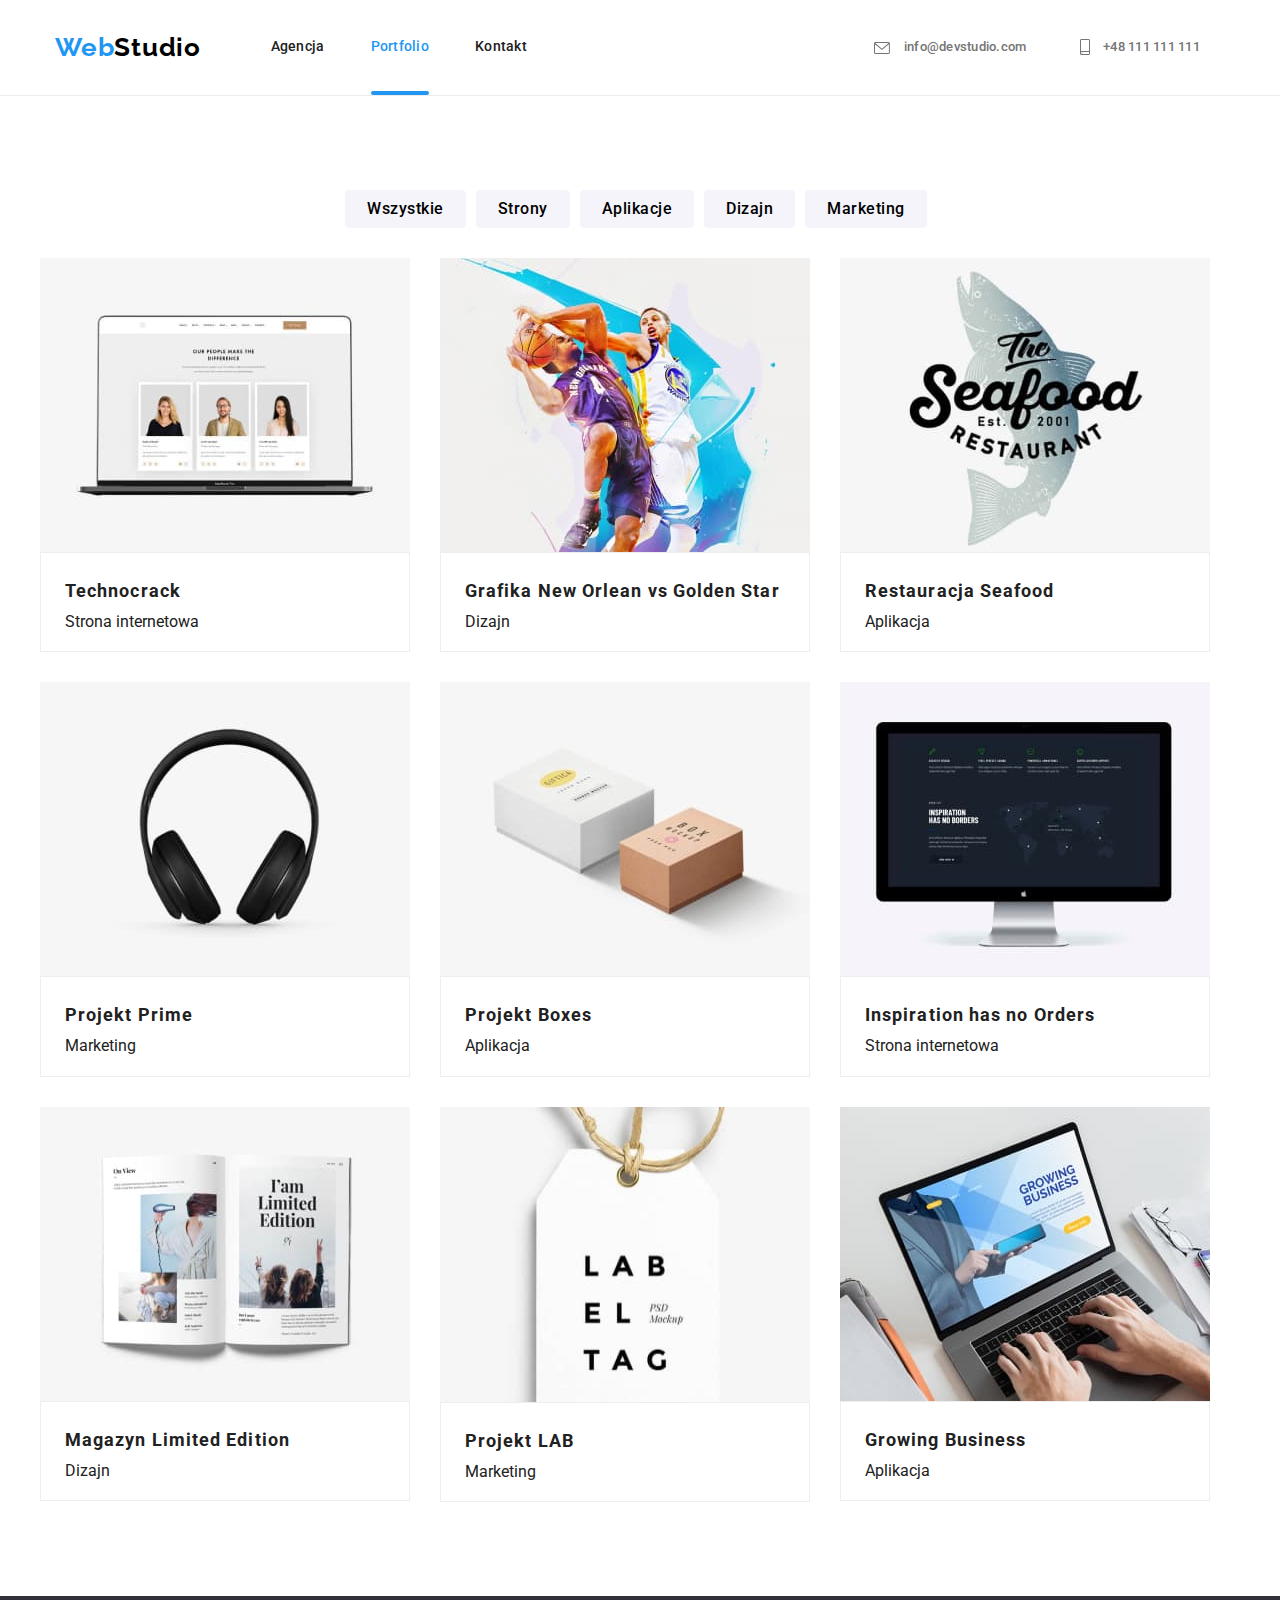
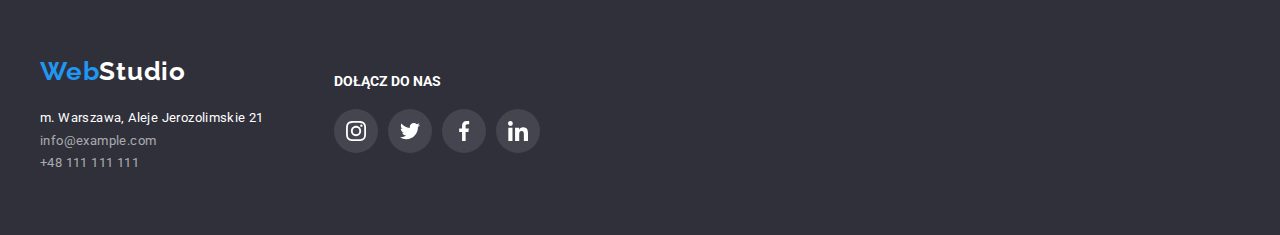
==== portfolio.html @ 3a8ef9a8 "initial-hw6" ====
<!DOCTYPE html>
<html lang="pl">
  <head>
    <meta charset="UTF-8" />
    <meta http-equiv="X-UA-Compatible" content="IE=edge" />
    <meta name="viewport" content="width=device-width, initial-scale=1.0" />
    <title>Web Studio</title>
    <link
      rel="stylesheet"
      href="https://cdnjs.cloudflare.com/ajax/libs/modern-normalize/1.0.0/modern-normalize.min.css"
    />
    <link rel="stylesheet" href="css/styles.css" />
    <link rel="preconnect" href="https://fonts.googleapis.com" />
    <link rel="preconnect" href="https://fonts.gstatic.com" crossorigin />
    <link
      href="https://fonts.googleapis.com/css2?family=Raleway:wght@700&family=Roboto:wght@400;500;700;900&display=swap"
      rel="stylesheet"
    />
  </head>
  <body>
    <header class="page-top">
      <div class="container nav-item">
        <div class="nav-main">
          <a class="logo-header" href="index.html"><span class="web">Web</span>Studio</a>
          <nav>
            <ul class="nav-list">
              <li class="nav-list-item">
                <a class="link" href="index.html">Agencja</a>
              </li>
              <li class="nav-list-item">
                <a class="link portfolio-active" href="portfolio.html">Portfolio</a>
              </li>
              <li class="nav-list-item"><a class="link" href="#">Kontakt</a></li>
            </ul>
          </nav>
        </div>
        <div class="contact">
          <a class="contact-item" href="mailto:info@devstudio.com">
            <svg class="contact-icon icon-envelope" width="16" height="12">
              <use href="./images/icons.svg#icon-envelope"></use>
            </svg>
            info@devstudio.com</a
          >
          <a class="contact-item" href="tel:+48111111111">
            <svg class="contact-icon icon-smartphone" width="10" height="16">
              <use href="./images/icons.svg#icon-smartphone"></use>
            </svg>
            +48 111 111 111</a
          >
        </div>
      </div>
    </header>
    <main>
      <div class="container portfolio-content">
        <div>
          <ul class="list-button">
            <li><button class="list-button-item" type="button">Wszystkie</button></li>
            <li><button class="list-button-item" type="button">Strony</button></li>
            <li><button class="list-button-item" type="button">Aplikacje</button></li>
            <li><button class="list-button-item" type="button">Dizajn</button></li>
            <li><button class="list-button-item" type="button">Marketing</button></li>
          </ul>
        </div>
        <div class="container">
          <ul class="projects">
            <li class="projects-list-item">
              <figure>
                <div class="projects-photo">
                  <img
                    class="project-photo"
                    src="images/projects/notebook.jpg"
                    alt="Laptop"
                    width="370"
                    height="294"
                  />
                  <div class="projects-photo-overlay">
                    <p>
                      Technocrack jest popularną platformą wykorzystywaną do rozpowszechniania
                      koronawirusa. Firmy wykorzystują tę platformę do celów szpiegowskich i ataków
                      na niezabezpieczone serwery konkurencji.
                    </p>
                  </div>
                </div>
                <figcaption class="photo-sign">
                  <div class="projects-item">Technocrack</div>
                  <div class="projects-category">Strona internetowa</div>
                </figcaption>
              </figure>
            </li>
            <li class="projects-list-item">
              <figure>
                <div class="projects-photo">
                  <img
                    class="project-photo"
                    src="images/projects/basketball.jpg"
                    alt="Koszykówka"
                    width="370"
                    height="294"
                  />
                  <div class="projects-photo-overlay">
                    <p>
                      Technocrack jest popularną platformą wykorzystywaną do rozpowszechniania
                      koronawirusa. Firmy wykorzystują tę platformę do celów szpiegowskich i ataków
                      na niezabezpieczone serwery konkurencji.
                    </p>
                  </div>
                </div>
                <figcaption class="photo-sign">
                  <div class="projects-item">Grafika New Orlean vs Golden Star</div>
                  <div class="projects-category">Dizajn</div>
                </figcaption>
              </figure>
            </li>
            <li class="projects-list-item">
              <figure>
                <div class="projects-photo">
                  <img
                    class="project-photo"
                    src="images/projects/logo.jpg"
                    alt="Logo restauracji Seafood"
                    width="370"
                    height="294"
                  />
                  <div class="projects-photo-overlay">
                    <p>
                      Technocrack jest popularną platformą wykorzystywaną do rozpowszechniania
                      koronawirusa. Firmy wykorzystują tę platformę do celów szpiegowskich i ataków
                      na niezabezpieczone serwery konkurencji.
                    </p>
                  </div>
                </div>
                <figcaption class="photo-sign">
                  <div class="projects-item">Restauracja Seafood</div>
                  <div class="projects-category">Aplikacja</div>
                </figcaption>
              </figure>
            </li>
            <li class="projects-list-item">
              <figure>
                <div class="projects-photo">
                  <img
                    class="project-photo"
                    src="images/projects/headphones.jpg"
                    alt="Słuchawki"
                    width="370"
                    height="294"
                  />
                  <div class="projects-photo-overlay">
                    <p>
                      Technocrack jest popularną platformą wykorzystywaną do rozpowszechniania
                      koronawirusa. Firmy wykorzystują tę platformę do celów szpiegowskich i ataków
                      na niezabezpieczone serwery konkurencji.
                    </p>
                  </div>
                </div>
                <figcaption class="photo-sign">
                  <div class="projects-item">Projekt Prime</div>
                  <div class="projects-category">Marketing</div>
                </figcaption>
              </figure>
            </li>
            <li class="projects-list-item">
              <figure>
                <div class="projects-photo">
                  <img
                    class="project-photo"
                    src="images/projects/boxes.jpg"
                    alt="Pudełka"
                    width="370"
                    height="294"
                  />
                  <div class="projects-photo-overlay">
                    <p>
                      Technocrack jest popularną platformą wykorzystywaną do rozpowszechniania
                      koronawirusa. Firmy wykorzystują tę platformę do celów szpiegowskich i ataków
                      na niezabezpieczone serwery konkurencji.
                    </p>
                  </div>
                </div>
                <figcaption class="photo-sign">
                  <div class="projects-item">Projekt Boxes</div>
                  <div class="projects-category">Aplikacja</div>
                </figcaption>
              </figure>
            </li>
            <li class="projects-list-item">
              <figure>
                <div class="projects-photo">
                  <img
                    class="project-photo"
                    src="images/projects/monitor.jpg"
                    alt="Monitor"
                    width="370"
                    height="294"
                  />
                  <div class="projects-photo-overlay">
                    <p>
                      Technocrack jest popularną platformą wykorzystywaną do rozpowszechniania
                      koronawirusa. Firmy wykorzystują tę platformę do celów szpiegowskich i ataków
                      na niezabezpieczone serwery konkurencji.
                    </p>
                  </div>
                </div>
                <figcaption class="photo-sign">
                  <div class="projects-item">Inspiration has no Orders</div>
                  <div class="projects-category">Strona internetowa</div>
                </figcaption>
              </figure>
            </li>
            <li class="projects-list-item">
              <figure>
                <div class="projects-photo">
                  <img
                    class="project-photo"
                    src="images/projects/book.jpg"
                    alt="Książka"
                    width="370"
                    height="294"
                  />
                  <div class="projects-photo-overlay">
                    <p>
                      Technocrack jest popularną platformą wykorzystywaną do rozpowszechniania
                      koronawirusa. Firmy wykorzystują tę platformę do celów szpiegowskich i ataków
                      na niezabezpieczone serwery konkurencji.
                    </p>
                  </div>
                </div>
                <figcaption class="photo-sign">
                  <div class="projects-item">Magazyn Limited Edition</div>
                  <div class="projects-category">Dizajn</div>
                </figcaption>
              </figure>
            </li>
            <li class="projects-list-item">
              <figure>
                <div class="projects-photo">
                  <img
                    class="project-photo"
                    src="images/projects/label.jpg"
                    alt="Etykieta"
                    width="370"
                    height="295"
                  />
                  <div class="projects-photo-overlay">
                    <p>
                      Technocrack jest popularną platformą wykorzystywaną do rozpowszechniania
                      koronawirusa. Firmy wykorzystują tę platformę do celów szpiegowskich i ataków
                      na niezabezpieczone serwery konkurencji.
                    </p>
                  </div>
                </div>
                <figcaption class="photo-sign">
                  <div class="projects-item">Projekt <span class="lab">Lab</span></div>
                  <div class="projects-category">Marketing</div>
                </figcaption>
              </figure>
            </li>
            <li class="projects-list-item">
              <figure>
                <div class="projects-photo">
                  <img
                    class="project-photo"
                    src="images/projects/notebook2.jpg"
                    alt="Praca na laptopie"
                    width="370"
                    height="294"
                  />
                  <div class="projects-photo-overlay">
                    <p>
                      Technocrack jest popularną platformą wykorzystywaną do rozpowszechniania
                      koronawirusa. Firmy wykorzystują tę platformę do celów szpiegowskich i ataków
                      na niezabezpieczone serwery konkurencji.
                    </p>
                  </div>
                </div>
                <figcaption class="photo-sign">
                  <div class="projects-item">Growing Business</div>
                  <div class="projects-category">Aplikacja</div>
                </figcaption>
              </figure>
            </li>
          </ul>
        </div>
      </div>
    </main>
    <footer class="page-bottom">
      <div class="container footer-content">
        <div class="footer-address">
          <h2>
            <a class="logo-footer" href="index.html"><span class="web">Web</span>Studio</a>
          </h2>
          <address class="footer-item">
            <div class="position">m. Warszawa, Aleje Jerozolimskie 21</div>
            <a class="footer-contact" href="info@example.com">info@example.com</a><br />
            <a class="footer-contact" href="tel:+48111111111">+48 111 111 111</a>
          </address>
        </div>
        <div class="footer-social">
          <p>Dołącz do nas</p>
          <ul class="footer-social-list">
            <li class="footer-social-item">
              <a href="#" class="footer-social-link" target="blank">
                <svg class="footer-social-icon" width="44" height="44">
                  <use
                    href="images/icons.svg#icon-instagram-2"
                    width="20"
                    height="20"
                    x="12"
                    y="12"
                  ></use>
                </svg>
              </a>
            </li>
            <li class="footer-social-item">
              <a href="#" class="footer-social-link" target="blank">
                <svg class="footer-social-icon" width="44" height="44">
                  <use
                    href="images/icons.svg#icon-twitter-1"
                    width="20"
                    height="20"
                    x="12"
                    y="12"
                  ></use>
                </svg>
              </a>
            </li>
            <li class="footer-social-item">
              <a href="#" class="footer-social-link" target="blank">
                <svg class="footer-social-icon" width="44" height="44">
                  <use
                    href="images/icons.svg#icon-facebook-1"
                    width="20"
                    height="20"
                    x="12"
                    y="12"
                  ></use>
                </svg>
              </a>
            </li>
            <li class="footer-social-item">
              <a href="#" class="footer-social-link" target="blank">
                <svg class="footer-social-icon" width="44" height="44">
                  <use
                    href="images/icons.svg#icon-linkedin-1"
                    width="20"
                    height="20"
                    x="12"
                    y="12"
                  ></use>
                </svg>
              </a>
            </li>
          </ul>
        </div>
      </div>
    </footer>
  </body>
</html>
---- css/styles.css ----
* {
    margin: 0;
    padding: 0;
    text-decoration: none;
}

:root {
    --blue: #2196F3;
    --almost-black: #212121;
    --black: #000;
    --grey: #757575;
    --white: #fff;
    --dark-white: #ffffff99;
    --dark-background: #2F303A;
    --team-background: #F5F4FA;
    --portfolio-background: #e5e5e5;
    --background-image-gradient: #2f303a66;
    --team-icon: #AFB1B8;
    --background-social-footer: #ffffff1a;
    --background-tasks: #2f303acc;
}

body {
    font-family: 'Roboto', sans-serif;
    color: var(--almost-black)
}

.content {
    padding-top: 94px;
    padding-bottom: 94px;
}

.page-top {
    background-color: #fff;
    border-bottom: 1px solid #ececec;
}

.logo-header {
    font-family: 'Raleway', sans-serif;
    font-weight: 700;
    font-size: 1.625rem;
    line-height: 1.19;
    letter-spacing: 0.03em;
    color: var(--black);
    padding: 32px 0;
}

.web {
    color: var(--blue);
}

.nav-list {
    font-weight: 500;
    font-size: 0.875rem;
    line-height: 1.14;
    letter-spacing: 0.02em;
    list-style-type: none;
    display: flex;
    padding: 24px 0;
    margin-left: 46.5px;
}

.nav-item {
    display: flex;
    justify-content: space-between;
    align-items: center;
    padding: 0 15px;
}

.nav-list-item {
    margin: 0 23px;
}

.nav-main {
    display: flex;
    align-items: center;
}

.link {
    color: var(--almost-black);
    transition-property: color;
    transition-duration: 250ms;
    transition-timing-function: cubic-bezier(0.4, 0, 0.2, 1);
}

.link:hover,
.link:focus,
.link:active {
    color: var(--blue);
}

.icon-envelope {
    vertical-align: middle;
    margin-right: 10px;
}

.icon-smartphone {
    vertical-align: text-top;
    margin-right: 10px;
}

.contact {
    font-weight: 500;
    font-size: 0.825rem;
    line-height: 1.14;
    letter-spacing: 0.02em;
    align-items: space-between;
    fill: currentColor;
}

.contact-item {
    color: var(--grey);
    margin: 0 25px;
    transition-duration: 250ms;
    transition-timing-function: cubic-bezier(0.4, 0, 0.2, 1);
}

.contact-item:hover,
.contact-item:focus {
    color: var(--blue);
}

.contact-item:hover .contact-icon,
.contact-item:focus .contact-icon{
    color: var(--blue);
}

.portfolio-content {
    padding-top: 94px;
    padding-bottom: 94px;
}

.list-button {
    list-style-type: none;
    display: flex;
    justify-content: space-evenly;
    padding-left: 295px;
    padding-right: 303px;
}

.list-button-item {
    font-family: 'Roboto', sans-serif;
    font-weight: 500;
    font-size: 1rem;
    line-height: 1.62;
    letter-spacing: 0.03em;
    cursor: pointer;
    border: none;
    border-radius: 4px;
    background-color: var(--team-background);
    padding: 6px 22px;
    transition-duration: 250ms;
    transition-timing-function: cubic-bezier(0.4, 0, 0.2, 1);
}

.list-button-item:hover,
.list-button-item:focus {
    color: var(--white);
    background-color: var(--blue);
    box-shadow: 0px 3px 1px #0000001a, 0px 1px 2px #00000014, 0px 2px 2px #0000001f;
}

.projects {
    list-style-type: none;
    display: flex;
    flex-wrap: wrap;
    gap: 30px;
    padding-top: 30px;
    }

.projects-list-item {
    position: relative;
    overflow: hidden;
    background-color: var(--white);
    transition-duration: 250ms;
    transition-timing-function: cubic-bezier(0.4, 0, 0.2, 1);
}

.projects-list-item:hover,
.projects-list-item:focus {
    box-shadow: 0px 1px 1px #0000001f, 0px 4px 4px #0000000f, 1px 4px 6px #00000029;
}

.project-photo {
    vertical-align: middle;
}

.photo-sign {
    padding: 20px 24px;
    border: 1px solid #EEE;
}

.projects-item {
    font-weight: 700;
    font-size: 1.125rem;
    line-height: 2;
    letter-spacing: 0.06em;
    padding-bottom: 4px;
}

.projects-description {
    font-size: 1rem;
    line-height: 1.87;
    letter-spacing: 0.03em;
    color: var(--grey);
}

.lab {
    text-transform: uppercase;
}

.main-header {
   padding-top: 0;
   text-align: center;
   background-image: linear-gradient(to bottom, var(--background-image-gradient), var(--background-image-gradient)), url(../images/background-image.jpg);
   background-position: center;
   background-repeat: no-repeat;
   background-size: 1600px;
}

.main-item {
    text-align: center;
    padding: 100px 226px 140px;
   
}

.caption {
    font-size: 2.75rem;
    line-height: 1.36;
    text-align: center;
    letter-spacing: 0.06em;
    text-transform: uppercase;
    color: var(--white);
    padding-bottom: 30px;
}

.service {
    position: relative;
    font-weight: 700;
    font-size: 1rem;
    line-height: 1.87;
    align-items: center;
    text-align: center;
    letter-spacing: 0.06em;
    cursor: pointer;
    color: var(--white);
    background-color: var(--blue);
    border: none;
    border-radius: 4px;
    padding: 10px 41px 10px 42px;
}

.description {
    font-size: 0.825rem;
    line-height: 1.14;
    letter-spacing: 0.03em;
    text-transform: uppercase;
    padding-bottom: 10px;
}

.description-item {
    font-size: 0.825rem;
    line-height: 1.71;
    letter-spacing: 0.03em;
    color: var(--grey);
    text-align: justify;
}

.description-list {
    list-style-type: none;
    display: flex;
    justify-content: center;
    padding: 0 15px;
    gap: 30px;
}

.tasks {
    padding: 0 15px;
}

.tasks-item {
    font-size: 2.25rem;
    line-height: 1.17;
    text-align: center;
    letter-spacing: 0.03em;
    padding-bottom: 50px;
}

.tasks-photos {
    list-style-type: none;
    display: flex;
    gap: 30px;
    padding-bottom: 94px;
}

.team {
    background-color: var(--team-background);
    padding-top: 54px;
}

.team-item {
    font-size: 2.25rem;
    line-height: 1.17;
    text-align: center;
    letter-spacing: 0.03em;
    padding-bottom: 50px;
}

.team-photos {
    list-style-type: none;
    display: flex;
    gap: 30px;
}

.name {
    font-weight: 500;
    font-size: 1rem;
    line-height: 1.19;
    letter-spacing: 0.03em;
    padding-top: 30px;
    padding-bottom: 10px;
    text-align: center;
}

.job-position {
    font-size: 1rem;
    line-height: 1.19;
    letter-spacing: 0.03em;
    color: var(--grey);
    padding-bottom: 30px;
    text-align: center;
}

.photos-border {
    background-color: var(--white);
    box-shadow: 0px 1px 3px #0000001f, 0px 1px 1px #00000024, 0px 2px 1px #00000033;
    border-radius: 0px 0px 4px 4px;
}

.container {
    width: 1200px;
    margin: 0 auto;
}

.description-list-icon {
    background-color: var(--team-background);
    padding: 25px 100px;
    margin-bottom: 30px;
}

.team-social-icons {
    list-style-type: none;
    display: flex;
    justify-content: space-between;
    padding: 0 32px;
    padding-bottom: 30px;
}

.team-social-icon {
    justify-content: center;
    fill: var(--team-icon);
    border-radius: 50%;
    transition-duration: 250ms;
    transition-timing-function: cubic-bezier(0.4, 0, 0.2, 1);
}

.team-icon {
    display: flex;
    justify-content: center;
    align-items: center;
}

.team-social-icon:hover,
.team-social-icon:focus {
    fill: var(--white);
    background-color: var(--blue);
}

.studio-head {
    font-size: 2.25rem;
    line-height: 1.17;
    text-align: center;
    letter-spacing: 0.03em;
    padding-bottom: 50px;
}
  
.clients {
    padding-top: 94px;
    text-align: center;
}
  
.clients-list {
    display: flex;
}
  
.clients-item {
    margin-right: 30px;
    padding: 16px 32px;
    border: 1px solid var(--team-icon);
    border-radius: var(--team-icon);
    display: flex;
    justify-content: center;
    align-items: center;
    cursor: pointer;
    transition-duration: 250ms;
    transition-timing-function: cubic-bezier(0.4, 0, 0.2, 1);
}
  
.clients-item:last-child {
    margin-right: 0;
}
  
.clients-item:hover {
    border: 1px solid var(--blue);
}
  
.clients-icon {
    fill: var(--team-icon);
    transition-duration: 250ms;
    transition-timing-function: cubic-bezier(0.4, 0, 0.2, 1);
}
  
.clients-item:hover .clients-icon {
    fill: var(--blue);
}

.footer-content {
    display: flex;
    flex-direction: row;
    align-items: center;
    padding-bottom: 60px;
}
  
.logo-footer {
    font-family: 'Raleway', sans-serif;
    font-weight: 700;
    font-size: 1.625rem;
    line-height: 1.19;
    letter-spacing: 0.03em;
    color: var(--white);
}

.page-bottom {
    background-color: var(--dark-background);
    padding-top: 60px;
}

.position {
    font-style: normal;
    font-size: 0.825rem;
    line-height: 1.71;
    letter-spacing: 0.03em;
    color: var(--white);
}

.footer-item {
    padding-top: 20px;
}

.footer-contact {
    font-style: normal;
    font-size: 0.825rem;
    line-height: 1.71; 
    letter-spacing: 0.03em;
    color: var(--dark-white);
    padding-top: 9px;
    transition-duration: 250ms;
    transition-timing-function: cubic-bezier(0.4, 0, 0.2, 1);
}

.footer-contact:hover,
.footer-contact:focus {
    color: var(--blue);
}

.footer-social {
    margin-left: 70px;
}
  
.footer-social > p {
    color: var(--white);
    font-size: 0.875rem;
    font-weight: 700;
    text-transform: uppercase;
    margin-bottom: 20px;
}
  
.footer-social-list {
    display: flex;
    justify-content: space-between;
    gap: 10px;
    list-style-type: none;
}
  
.footer-social-icon {
    fill: var(--white);
    background-color: var(--background-social-footer);
    border-radius: 50%;
    transition-duration: 250ms;
    transition-timing-function: cubic-bezier(0.4, 0, 0.2, 1);
}
  
.footer-social-icon:hover {
    background-color: var(--blue);
}

.box-title {
    position: relative;
    overflow: hidden;
}

.overlay-box-title {
    position: absolute;
    bottom: 0;
    left: 0;
    width: 370px;
    height: 70px;
    background-color: var(--background-tasks);
    color: var(--white);
    font-weight: 700;
    font-size: 0.875rem;
    line-height: 1;
    text-transform: uppercase;
    text-align: center;
}

.box-title-text {
    padding-top: 27px;
}

.tasks-photos-item {
    display: block;
}

.agency-active {
    position: relative;
    color: var(--blue);
}

.portfolio-active {
    position: relative;
    color: var(--blue);
}

.agency-active::after {
    content: "";
    position: absolute;
    display: block;
    top: 53px;
    width: 100%;
    height: 4px;
    background-color: var(--blue);
    border-radius: 2px;
}

.portfolio-active::after {
    content: "";
    position: absolute;
    display: block;
    top: 53px;
    width: 100%;
    height: 4px;
    background-color: var(--blue);
    border-radius: 2px;
}

.is-hidden {
    visibility: hidden;
    pointer-events: none;
    opacity: 0;
  }
  
  .backdrop {
    position: fixed;
    left: 0;
    top: 0;
    width: 100%;
    height: 100%;
    background-color: #00000080;
    z-index: 1;
}
  
  .modal {
    position: absolute;
    top: 50%;
    left: 50%;
    width: 528px;
    min-height: 581px;
    background-color: var(--white);
    box-shadow: 0px 1px 3px #0000001f, 0px 1px 1px rgba(0, 0, 0, 0.14),
    0px 2px 1px #00000033;
    border-radius: 4px;
    transform: translate(-50%, -50%) scale(1);
    transition-property: transform;
    transition-duration: 250ms;
    transition-timing-function: cubic-bezier(0.4, 0, 0.2, 1);
}
  
  .backdrop.is-hidden .modal {
    transform: translate(-50%, -50%) scale(0.4);
    transition-duration: 250ms;
    transition-timing-function: cubic-bezier(0.4, 0, 0.2, 1);
}
  
  .modal-btn-close {
    position: absolute;
    top: 8px;
    right: 8px;
    width: 30px;
    height: 30px;
    border: 1px solid #0000001a;
    background-color: var(--white);
    border-radius: 50%;
    cursor: pointer;
}

  .projects-photo {
    position: relative;
    overflow: hidden;
}

  .projects-photo-overlay {
    position: absolute;
    top: 0;
    left: 0;
    width: 100%;
    height: 100%;
    background-color: #2196f3e6;
    display: flex;
    align-items: center;
    margin: 0;
    transform: translateY(+101%);
    transition: transform 250ms ease;
}

  .projects-photo-overlay p {
    color: var(--white);
    font-size: 1.125rem;
    line-height: 1.6;
    padding-left: 24px;
    padding-right: 24px;
}

  .projects-list-item:hover 
  .projects-photo-overlay {
    transform: translateY(0);
    transition: transform 250ms ease cubic-bezier(0.4, 0, 0.2, 1);
}
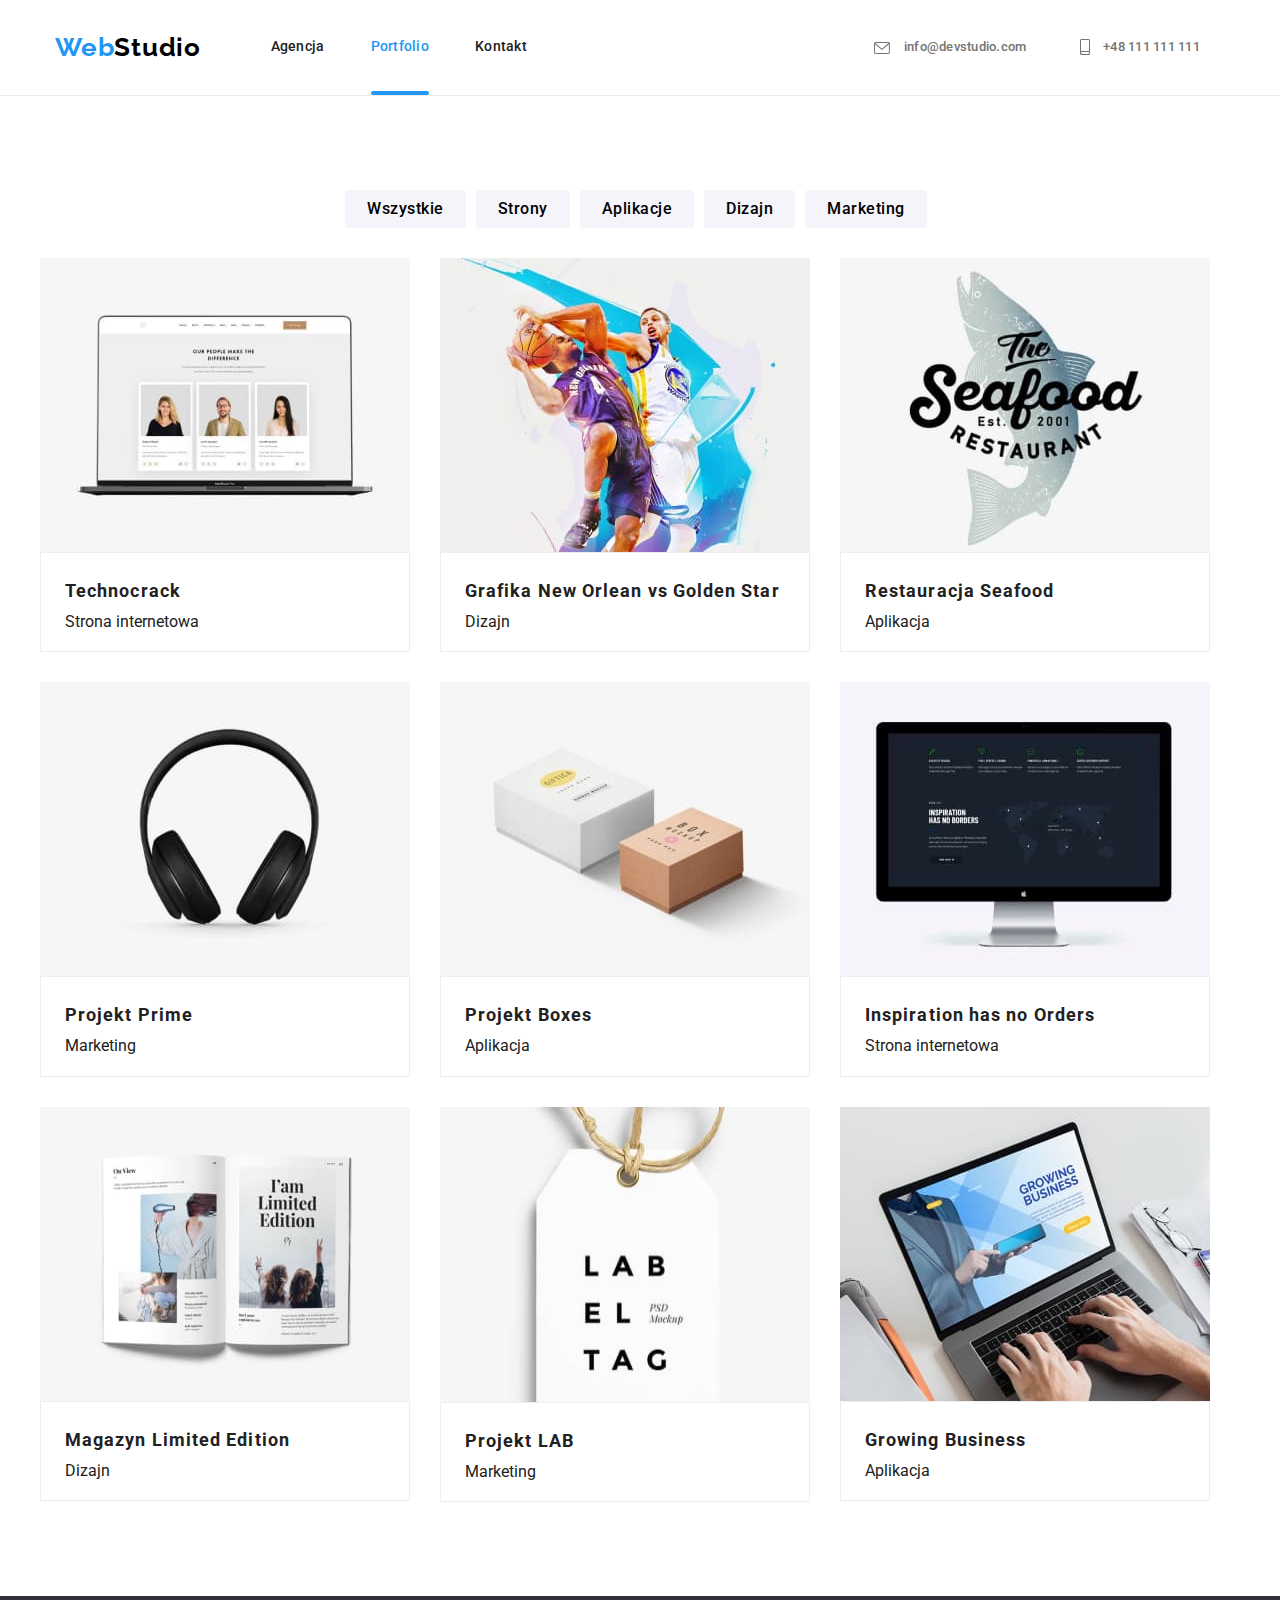
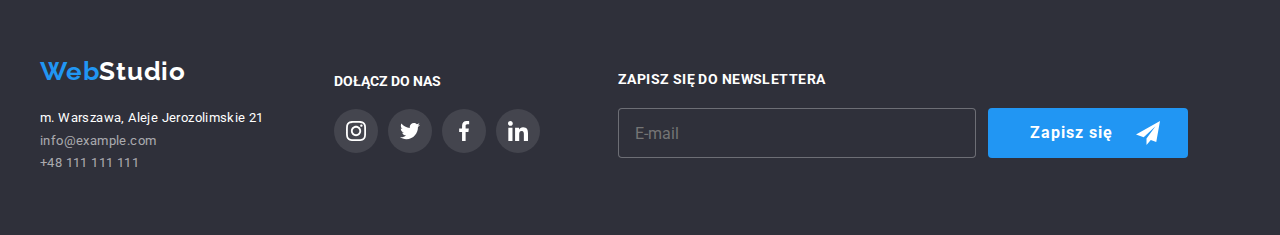
==== commit 2fd09a08: "files update" ====
--- a/portfolio.html
+++ b/portfolio.html
@@ -352,6 +352,26 @@
             </li>
           </ul>
         </div>
+        <div class="footer-form">
+          <p class="newsletter-form-item">Zapisz się do newslettera</p>
+          <form name="newsletter-form" class="newsletter-form">
+            <label>
+              <input
+                class="newsletter-input"
+                type="email"
+                name="email"
+                placeholder="E-mail"
+                required
+              />
+            </label>
+            <button class="signup-button" type="submit">
+              <span>Zapisz się</span>
+              <svg class="newsletter-icon" width="24" height="24">
+                <use href="./images/icons.svg#icon-icon-send"></use>
+              </svg>
+            </button>
+          </form>
+        </div>
       </div>
     </footer>
   </body>
--- a/css/styles.css
+++ b/css/styles.css
@@ -210,7 +210,7 @@
 }
 
 .main-header {
-   padding-top: 0;
+   padding-top: 0px;
    text-align: center;
    background-image: linear-gradient(to bottom, var(--background-image-gradient), var(--background-image-gradient)), url(../images/background-image.jpg);
    background-position: center;
@@ -219,9 +219,12 @@
 }
 
 .main-item {
-    text-align: center;
-    padding: 100px 226px 140px;
-   
+    display: flex;
+    flex-direction: column;
+    justify-content: center;
+    align-items: center;
+    text-align: center;
+    padding: 200px 226px 140px;
 }
 
 .caption {
@@ -585,6 +588,7 @@
     top: 50%;
     left: 50%;
     width: 528px;
+    padding: 40px;
     min-height: 581px;
     background-color: var(--white);
     box-shadow: 0px 1px 3px #0000001f, 0px 1px 1px rgba(0, 0, 0, 0.14),
@@ -645,4 +649,191 @@
   .projects-photo-overlay {
     transform: translateY(0);
     transition: transform 250ms ease cubic-bezier(0.4, 0, 0.2, 1);
+}
+
+.footer-form {
+    margin-left: 78px;
+}
+
+.newsletter-form-item {
+    padding-bottom: 20px;
+    font-style: normal;
+    font-weight: 700;
+    font-size: 0.875rem;
+    line-height: 1.12;
+    letter-spacing: 0.03em;
+    text-transform: uppercase;
+    color: var(--white);
+}
+
+.newsletter-form {
+    display: flex;
+    justify-content: center;
+    align-items: center;
+    gap: 12px;
+}
+
+.newsletter-input {
+    color: var(--dark-white);
+    padding-left: 16px;
+    width: 358px;
+    height: 50px;
+    border: 1px solid #ffffff4d;
+    border-radius: 4px;
+    background-color: var(--dark-background);
+    transition-property: border;
+    transition-duration: 250ms;
+    transition-timing-function: cubic-bezier(0.4, 0, 0.2, 1);
+}
+
+.signup-button {
+    width: 200px;
+    height: 50px;
+    font-style: normal;
+    font-weight: 700;
+    font-size: 1rem;
+    line-height: 1.875;
+    letter-spacing: 0.06em;
+    color: var(--white);
+    background-color: var(--blue);
+    border: none;
+    border-radius: 4px;
+    display: flex;
+    align-items: center;
+    text-align: center;
+    gap: 24px;
+    padding-left: 42px;
+    cursor: pointer;
+}
+
+.modal-title {
+    font-style: normal;
+    font-weight: 700;
+    font-size: 1.25rem;
+    line-height: 1.15;
+    text-align: center;
+    letter-spacing: 0.03em;
+    color: var(--almost-black);
+    padding-bottom: 12px;
+}
+
+.modal-form-label .modal-form-icon {
+    transition-property: fill;
+    transition-duration: 250ms;
+    transition-timing-function: cubic-bezier(0.4, 0, 0.2, 1);
+}
+  
+.modal-form-label:hover .modal-form-icon {
+    fill: var(--blue);
+}
+
+.modal-form-label {
+    display: block;
+    position: relative;
+    font-size: 12px;
+    margin-bottom: 10px;
+    color: var(--grey);
+}
+
+.modal-form-icon {
+    position: absolute;
+    top: 27px;
+    left: 13px;
+}
+
+.label-name {
+    display: flex;
+    justify-content: flex-start;
+}
+
+.modal-form-input {
+    display: block;
+    width: 100%;
+    height: 40px;
+    border: 1px solid #21212133;
+    border-radius: 4px;
+    margin-top: 4px;
+    padding-left: 40px;
+    transition-property: border;
+    transition-duration: 250ms;
+    transition-timing-function: cubic-bezier(0.4, 0, 0.2, 1);
+}
+
+.modal-form-input:hover,
+.modal-form-input:active,
+.modal-form-input:focus {
+    border: 1px solid var(--blue);
+    outline: none;
+}
+
+.modal-form-textarea {
+    height: 120px;
+    resize: none;
+    padding: 12px 16px;
+    font-size: 12px;
+    color: #75757580;
+}
+
+.checkbox {
+    display: flex;
+    align-items: center;
+    justify-content: center;
+    margin-bottom: 30px;
+    position: relative;
+}
+
+.checkbox-input {
+    opacity: 0;
+}
+
+.accepted {
+    fill: var(--white);
+    background-color: var(--blue);
+    border-radius: 2px;
+    position: absolute;
+    transform: translate(-125%, 25%);
+    z-index: 1;
+    opacity: 0;
+}
+
+.checkbox-input:checked + .accepted {
+    opacity: 1;
+}
+
+.not-accepted {
+    position: absolute;
+    transform: translate(-125%, 25%);
+}
+
+.checkbox-item {
+    font-size: 14px;
+    line-height: 1.7;
+    letter-spacing: 0.03em;
+    color: var(--grey);
+}
+
+.checkbox-item span {
+    margin-left: 7px;
+}
+
+.checkbox-container label a {
+    color: var(--blue);
+}
+
+.modal-link {
+    color: var(--blue);
+}
+
+.modal-form-button {
+    padding: 10px 76px;
+    margin: 30px 120px;
+    background-color: var(--blue);
+    box-shadow: 0px 4px 4px #00000026;
+    border-radius: 4px;
+    color: var(--white);
+    font-weight: 700;
+    font-size: 16px;
+    line-height: 2;
+    border: none;
+    cursor: pointer;
 }